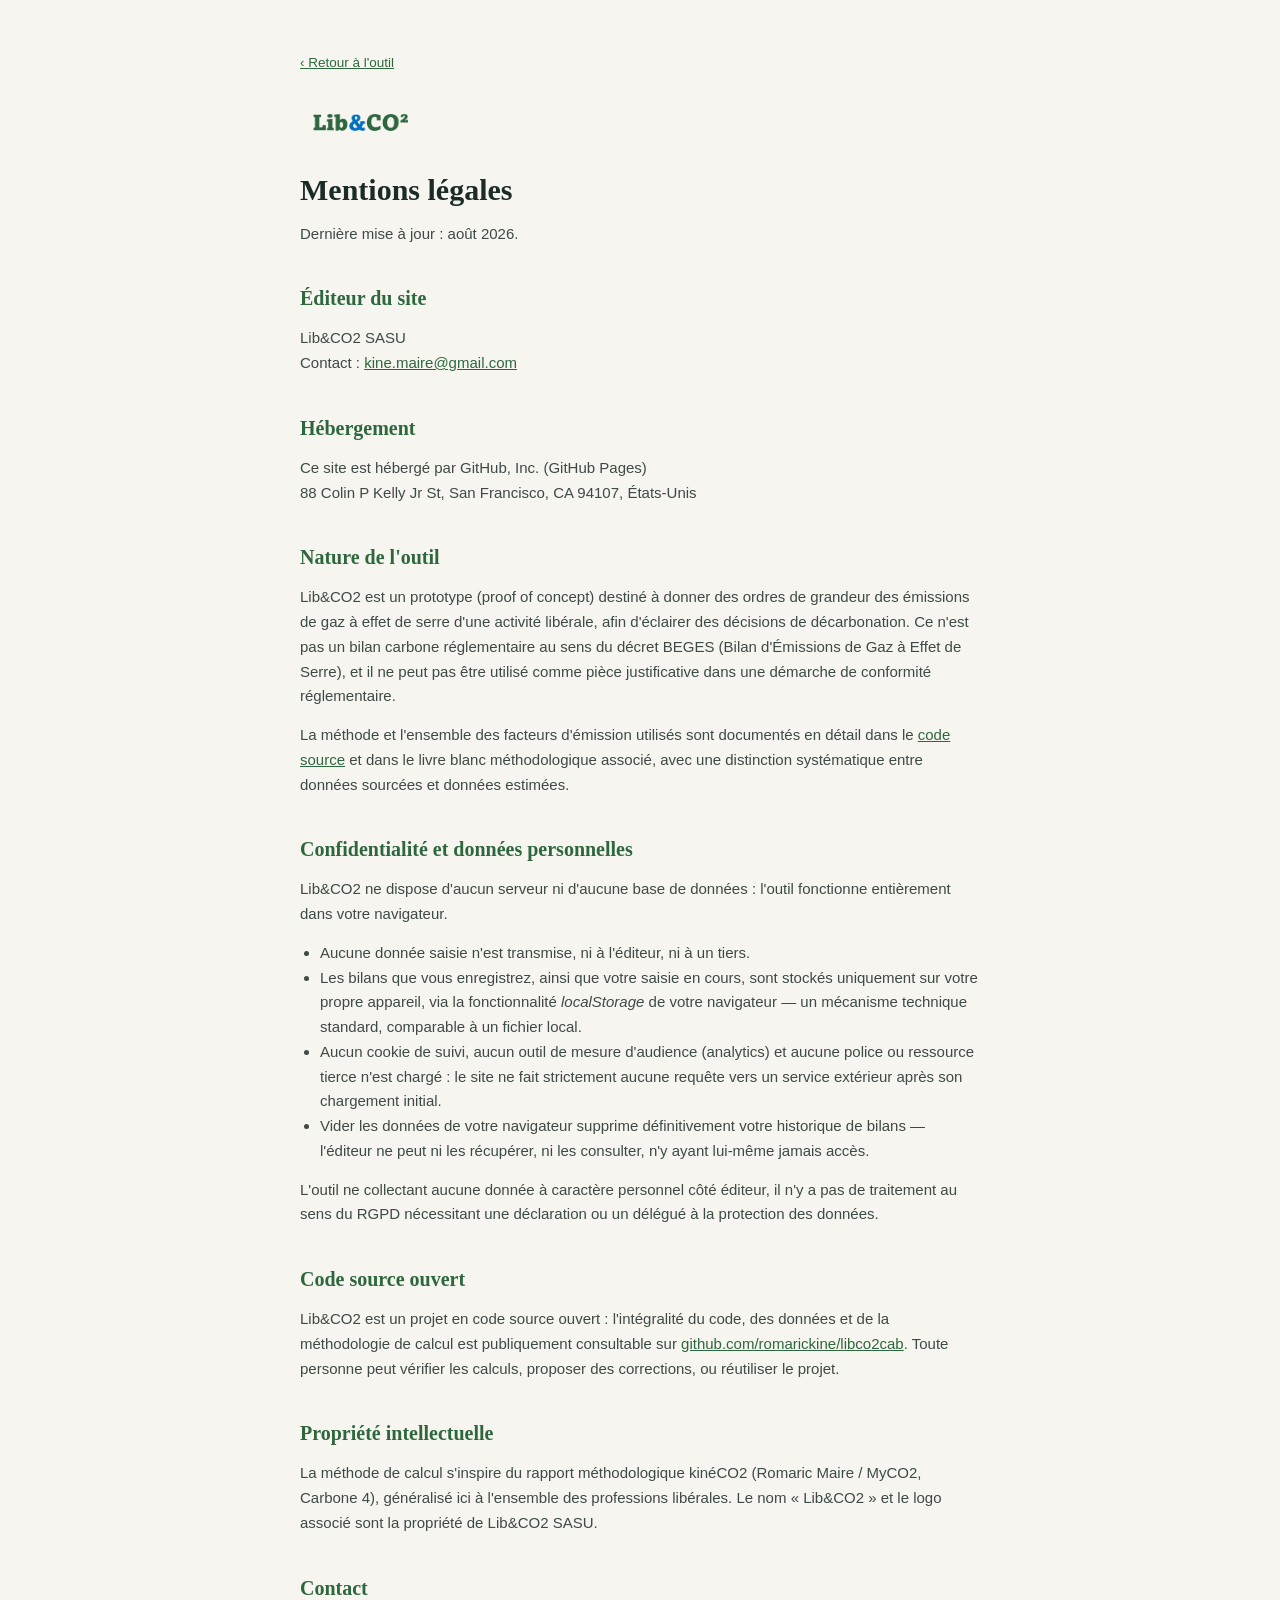
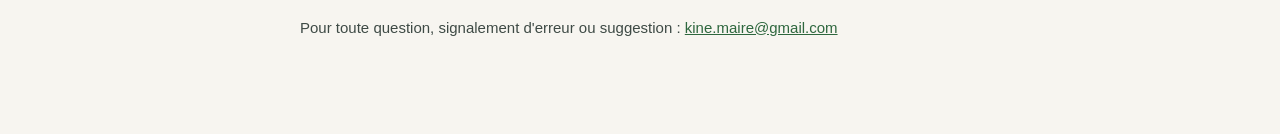
==== mentions-legales.html @ 1ea06b91 "remise à jour mentions légales, design, facteurs d'émission, fiabilisation" ====
<!DOCTYPE html>
<html lang="fr">
<head>
  <meta charset="UTF-8" />
  <meta name="viewport" content="width=device-width, initial-scale=1.0" />
  <title>Mentions légales — Lib&CO2</title>
  <meta name="description" content="Mentions légales, politique de confidentialité et informations sur le code source ouvert du calculateur Lib&CO2." />
  <link rel="icon" href="assets/logo/logo-libco2.png" />
  <link rel="stylesheet" href="css/variables.css" />
  <link rel="stylesheet" href="css/style.css" />
  <style>
    .page-legale { max-width: 720px; margin: 0 auto; padding: 48px 20px 80px; }
    .page-legale h1 { font-family: var(--police-serif); font-size: 30px; margin-bottom: 8px; }
    .page-legale h2 { font-family: var(--police-serif); font-size: 20px; margin: 36px 0 12px; color: var(--couleur-primaire); }
    .page-legale p { font-size: 15px; line-height: 1.65; color: var(--couleur-texte); margin: 0 0 14px; }
    .page-legale ul { font-size: 15px; line-height: 1.65; color: var(--couleur-texte); padding-left: 20px; margin: 0 0 14px; }
    .page-legale a { color: var(--couleur-primaire); }
    .page-legale .retour { display: inline-block; margin-bottom: 24px; }
  </style>
</head>
<body>
  <div class="page-legale">
    <a href="index.html" class="lien-retour retour">‹ Retour à l'outil</a>
    <img src="assets/logo/logo-libco2.png" alt="Lib&CO2" style="height:40px; display:block; margin-bottom:24px;" />
    <h1>Mentions légales</h1>
    <p class="texte-discret">Dernière mise à jour : août 2026.</p>

    <h2>Éditeur du site</h2>
    <p>
      Lib&CO2 SASU<br />
      Contact : <a href="mailto:kine.maire@gmail.com">kine.maire@gmail.com</a>
    </p>

    <h2>Hébergement</h2>
    <p>
      Ce site est hébergé par GitHub, Inc. (GitHub Pages)<br />
      88 Colin P Kelly Jr St, San Francisco, CA 94107, États-Unis
    </p>

    <h2>Nature de l'outil</h2>
    <p>
      Lib&CO2 est un prototype (proof of concept) destiné à donner des ordres de grandeur des émissions de gaz à effet de serre d'une activité libérale, afin d'éclairer des décisions de décarbonation. Ce n'est pas un bilan carbone réglementaire au sens du décret BEGES (Bilan d'Émissions de Gaz à Effet de Serre), et il ne peut pas être utilisé comme pièce justificative dans une démarche de conformité réglementaire.
    </p>
    <p>
      La méthode et l'ensemble des facteurs d'émission utilisés sont documentés en détail dans le <a href="https://github.com/romarickine/libco2cab" target="_blank" rel="noopener">code source</a> et dans le livre blanc méthodologique associé, avec une distinction systématique entre données sourcées et données estimées.
    </p>

    <h2>Confidentialité et données personnelles</h2>
    <p>
      Lib&CO2 ne dispose d'aucun serveur ni d'aucune base de données : l'outil fonctionne entièrement dans votre navigateur.
    </p>
    <ul>
      <li>Aucune donnée saisie n'est transmise, ni à l'éditeur, ni à un tiers.</li>
      <li>Les bilans que vous enregistrez, ainsi que votre saisie en cours, sont stockés uniquement sur votre propre appareil, via la fonctionnalité <em>localStorage</em> de votre navigateur — un mécanisme technique standard, comparable à un fichier local.</li>
      <li>Aucun cookie de suivi, aucun outil de mesure d'audience (analytics) et aucune police ou ressource tierce n'est chargé : le site ne fait strictement aucune requête vers un service extérieur après son chargement initial.</li>
      <li>Vider les données de votre navigateur supprime définitivement votre historique de bilans — l'éditeur ne peut ni les récupérer, ni les consulter, n'y ayant lui-même jamais accès.</li>
    </ul>
    <p>
      L'outil ne collectant aucune donnée à caractère personnel côté éditeur, il n'y a pas de traitement au sens du RGPD nécessitant une déclaration ou un délégué à la protection des données.
    </p>

    <h2>Code source ouvert</h2>
    <p>
      Lib&CO2 est un projet en code source ouvert : l'intégralité du code, des données et de la méthodologie de calcul est publiquement consultable sur <a href="https://github.com/romarickine/libco2cab" target="_blank" rel="noopener">github.com/romarickine/libco2cab</a>. Toute personne peut vérifier les calculs, proposer des corrections, ou réutiliser le projet.
    </p>

    <h2>Propriété intellectuelle</h2>
    <p>
      La méthode de calcul s'inspire du rapport méthodologique kinéCO2 (Romaric Maire / MyCO2, Carbone 4), généralisé ici à l'ensemble des professions libérales. Le nom « Lib&CO2 » et le logo associé sont la propriété de Lib&CO2 SASU.
    </p>

    <h2>Contact</h2>
    <p>
      Pour toute question, signalement d'erreur ou suggestion : <a href="mailto:kine.maire@gmail.com">kine.maire@gmail.com</a>
    </p>
  </div>
</body>
</html>
---- css/variables.css ----
/**
 * variables.css — Charte graphique Lib&CO2
 * Couleurs extraites du logo fourni par l'utilisateur (vert #2E673E, bleu
 * #0071C1), complétées par un fond papier chaud et un accent ambre pour
 * tout ce qui touche au coût/à l'action.
 *
 * Passe "lisibilité" : les teintes de gris et l'accent bleu d'origine
 * tombaient sous le seuil WCAG AA (4.5:1) pour du texte de petite taille
 * — mesuré et corrigé (ex. gris discret : 3.13:1 → 5.96:1 ; bleu "info" :
 * 3.63:1 → 4.72:1 ; ambre sur fond teinté : 2.75:1 → 4.68:1), en conservant
 * la même famille de teintes pour ne pas changer l'identité visuelle.
 */
:root {
  /* Couleurs de marque */
  --couleur-primaire: #2E673E;
  --couleur-primaire-fond: #2E673E14;
  --couleur-accent-bleu: #0071C1;
  --couleur-accent-ambre: #C98A2C;
  --couleur-accent-ambre-fond: #C98A2C14;
  --couleur-ambre-texte: #946620; /* variante lisible de l'ambre pour du texte sur fond teinté */

  /* Neutres */
  --couleur-fond: #F7F5F0;
  --couleur-carte: #FFFFFF;
  --couleur-bordure: #E4E0D6;
  --couleur-bordure-legere: #F0EDE4;
  --couleur-encre: #1B2B26;
  --couleur-texte: #3E4A45;
  --couleur-discret: #5C665F;      /* était #8A9490 (3.1:1) → 5.96:1 */
  --couleur-tres-discret: #75807A; /* était #B4AE9E (2.2:1) → 4.1:1 */

  /* Sémantique postes/actions */
  --couleur-gratuit: #2E673E;
  --couleur-faible-cout: #946620;
  --couleur-investissement: #B04D4D; /* était #B85C5C (4.0:1) → 4.66:1 */
  --couleur-erreur: #B04D4D;
  --couleur-info: #437A8C; /* était #4E8FA3 (3.6:1) → 4.72:1 */

  /* Typographie — polices système natives (pas de police tierce chargée en
     ligne : conforme RGPD, aucune requête externe, rendu instantané). Choix
     de piles reconnues pour leur qualité sur chaque plateforme plutôt que
     de génériques "sans-serif"/"serif". */
  --police-serif: Georgia, 'Iowan Old Style', 'Palatino Linotype', 'URW Palladio L', serif;
  --police-texte: -apple-system, BlinkMacSystemFont, 'Segoe UI', Roboto, Helvetica, Arial, sans-serif;
  --police-mono: ui-monospace, 'SF Mono', 'Cascadia Code', 'Segoe UI Mono', 'Roboto Mono', Consolas, 'Courier New', monospace;

  /* Échelle typographique (rem, base 16px) — resserrée pour rester lisible
     y compris pour le texte secondaire, qui ne descend plus sous 13px. */
  --taille-corps: 1rem;         /* 16px */
  --taille-secondaire: 0.875rem; /* 14px, ex-12/12.5px */
  --taille-petite: 0.8125rem;    /* 13px, plancher — plus rien en dessous */
  --interligne-corps: 1.6;
  --interligne-dense: 1.5;

  /* Rayons et espacements */
  --rayon-carte: 14px;
  --rayon-bouton: 10px;
  --ombre-carte: 0 6px 18px rgba(27, 43, 38, 0.10);
}
---- css/style.css ----
/**
 * style.css — Styles principaux de Lib&CO2
 * Organisé par composant : base, typographie, cartes, formulaires,
 * assistant (wizard), résultats, actions, jauge, certificat, historique, modale.
 *
 * Passe "lisibilité" (reprise design) : plus aucun texte sous 13px, plus
 * aucune couleur sous le seuil de contraste WCAG AA (4.5:1) — voir le
 * commentaire en tête de variables.css pour le détail des mesures. Espaces
 * et interlignes élargis sur les blocs de texte dense (aide, sources
 * d'actions) pour réduire la fatigue de lecture.
 */

/* === Base === */
* { box-sizing: border-box; }
html, body { margin: 0; padding: 0; }
body {
  font-family: var(--police-texte);
  background: var(--couleur-fond);
  color: var(--couleur-encre);
  min-height: 100vh;
  line-height: var(--interligne-corps);
}
.conteneur { max-width: 920px; margin: 0 auto; padding: 24px 18px 80px; }
.conteneur-etroit { max-width: 760px; margin: 0 auto; padding: 24px 18px 100px; }
input, select, button { font-family: inherit; }
::selection { background: #0071C133; }

/* === Typographie === */
.titre-serif { font-family: var(--police-serif); }
.texte-mono { font-family: var(--police-mono); }
.texte-discret { font-size: 13.5px; color: var(--couleur-discret); line-height: 1.5; }
.eyebrow { font-size: 13px; color: var(--couleur-discret); text-transform: uppercase; letter-spacing: 0.6px; font-weight: 600; }

/* === En-tête === */
.entete-app { display: flex; align-items: center; justify-content: space-between; margin-bottom: 16px; flex-wrap: wrap; gap: 10px; }
.entete-app img { height: 28px; }
.lien-retour { background: none; border: none; color: var(--couleur-discret); font-size: 13.5px; display: flex; align-items: center; gap: 4px; cursor: pointer; padding: 4px 0; }
.lien-retour:hover { color: var(--couleur-encre); }

/* === Cartes === */
.carte { background: var(--couleur-carte); border: 1px solid var(--couleur-bordure); border-radius: var(--rayon-carte); padding: 22px 20px; margin-bottom: 16px; }
.carte-hero { background: var(--couleur-encre); border: none; color: var(--couleur-fond); padding: 22px 24px; }
.carte-hero .eyebrow { color: var(--couleur-fond); opacity: 0.8; }
.carte-hero .chiffre-hero { font-size: clamp(26px, 6vw, 38px); font-weight: 700; line-height: 1.15; }
.carte-hero .chiffre-hero small { font-size: 15px; font-weight: 400; opacity: 0.8; }
.carte-hero .sous-legende { font-size: 13px; opacity: 0.75; margin-top: 4px; line-height: 1.45; }
.ligne-hero { display: flex; gap: 36px; flex-wrap: wrap; align-items: baseline; }

/* === Boutons === */
.bouton { cursor: pointer; transition: transform .15s ease; border-radius: var(--rayon-bouton); font-weight: 600; border: none; font-size: 14.5px; }
.bouton:hover { transform: translateY(-1px); }
.bouton-primaire { background: var(--couleur-primaire); color: #fff; padding: 12px 26px; }
.bouton-secondaire { background: transparent; border: 1px solid var(--couleur-bordure); padding: 11px 21px; color: var(--couleur-encre); }
.bouton-ambre { background: var(--couleur-accent-ambre); color: #fff; padding: 11px 24px; }
.bouton-lien { background: none; border: none; color: var(--couleur-discret); font-size: 13.5px; cursor: pointer; text-decoration: underline; padding: 4px 0; }
.bouton-lien:hover { color: var(--couleur-encre); }
.bouton[disabled] { opacity: .35; cursor: default; }

/* === Écran d'introduction === */
.intro { max-width: 780px; margin: 0 auto; padding: 56px 24px 72px; text-align: center; display: flex; flex-direction: column; align-items: center; }
.intro img.logo-intro { height: 64px; margin-bottom: 30px; }
.intro .badge { display: inline-flex; align-items: center; gap: 8px; background: var(--couleur-primaire-fond); color: var(--couleur-primaire); padding: 7px 15px; border-radius: 999px; font-size: 13.5px; font-weight: 600; margin-bottom: 22px; }
.intro p.lead { font-size: 19px; color: var(--couleur-texte); line-height: 1.6; max-width: 620px; margin: 0 auto 14px; }
.intro p.sub { font-size: 14.5px; color: var(--couleur-discret); line-height: 1.55; max-width: 560px; margin: 0 auto 44px; }
.grille-features { display: grid; grid-template-columns: repeat(4, 1fr); gap: 16px; margin-top: 64px; text-align: left; }
@media (max-width: 700px) { .grille-features { grid-template-columns: repeat(2, 1fr); } }
.feature-card { background: var(--couleur-carte); border: 1px solid var(--couleur-bordure); border-radius: var(--rayon-carte); padding: 20px 18px; }
.feature-card .titre { font-weight: 700; margin-top: 12px; font-size: 15px; }
.feature-card .desc { font-size: 13.5px; color: var(--couleur-discret); margin-top: 5px; line-height: 1.5; }

/* === Assistant (wizard) === */
.barre-progression { display: flex; gap: 6px; margin-bottom: 24px; }
.barre-progression .segment { height: 5px; flex: 1; border-radius: 3px; background: var(--couleur-bordure); }
.barre-progression .segment.actif { background: var(--couleur-primaire); }
.total-en-cours { font-family: var(--police-mono); font-size: 13px; color: var(--couleur-primaire); font-weight: 700; }
.champ { margin-bottom: 26px; }
.champ:last-child { margin-bottom: 0; }
.champ label.libelle { display: flex; align-items: center; flex-wrap: wrap; font-weight: 600; font-size: 15px; margin-bottom: 9px; line-height: 1.4; }
.champ .aide { font-size: 13.5px; color: var(--couleur-discret); margin-top: 7px; line-height: 1.5; display: flex; gap: 6px; }
.champ-select, .champ-nombre, input[type=text] { width: 100%; padding: 12px 13px; border-radius: 9px; border: 1px solid #DCD7C9; font-size: 15px; background: #fff; color: var(--couleur-encre); }
.champ-select:focus, .champ-nombre:focus, input[type=text]:focus { outline: 2px solid var(--couleur-primaire); outline-offset: 1px; }
.champ-nombre { width: 140px; }
input[type=range] { accent-color: var(--couleur-primaire); width: 100%; }
input[type=checkbox] { accent-color: var(--couleur-primaire); width: 17px; height: 17px; }
.badge-live { font-family: var(--police-mono); font-size: 12.5px; font-weight: 700; color: var(--couleur-primaire); background: var(--couleur-primaire-fond); padding: 3px 10px; border-radius: 999px; margin-left: 10px; white-space: nowrap; }
.groupe-boutons { display: flex; gap: 10px; flex-wrap: wrap; }
.bouton-choix { padding: 10px 18px; border-radius: 8px; border: 1.5px solid var(--couleur-bordure); background: #fff; font-weight: 600; font-size: 14.5px; cursor: pointer; }
.bouton-choix.selectionne { border-color: var(--couleur-primaire); background: var(--couleur-primaire-fond); }
.grille-familles { display: grid; grid-template-columns: repeat(2, 1fr); gap: 10px; }
@media (max-width: 480px) { .grille-familles { grid-template-columns: 1fr; } }
.carte-famille { padding: 13px 15px; border-radius: 10px; border: 1.5px solid var(--couleur-bordure); background: #fff; display: flex; gap: 11px; align-items: flex-start; cursor: pointer; }
.carte-famille.selectionne { border-color: var(--couleur-primaire); background: var(--couleur-primaire-fond); }
.carte-famille .titre { font-weight: 600; font-size: 14.5px; line-height: 1.4; }
.separateur { border: none; border-top: 1px solid var(--couleur-bordure); margin: 26px 0; }
.groupe-champs-titre { font-size: 12.5px; font-weight: 700; text-transform: uppercase; letter-spacing: .5px; color: var(--couleur-discret); margin: 0 0 14px; }
.pas-actions { display: flex; justify-content: space-between; margin-top: 26px; }
.zone-suggestions { position: relative; }
.liste-suggestions { position: absolute; top: 100%; left: 0; right: 0; z-index: 20; margin-top: 4px; background: #fff; border: 1px solid #DCD7C9; border-radius: 9px; box-shadow: 0 8px 24px rgba(27,43,38,.12); max-height: 240px; overflow-y: auto; }
.suggestion { padding: 10px 14px; font-size: 14.5px; border-bottom: 1px solid var(--couleur-bordure-legere); display: flex; justify-content: space-between; cursor: pointer; }
.suggestion:hover { background: var(--couleur-primaire-fond); }
.encadre-info { background: #2E673E0D; border: 1px solid #2E673E22; border-radius: 10px; padding: 17px; margin-top: 14px; }

/* === Résultats === */
.carte-comparaison { padding: 14px 18px; display: flex; gap: 10px; align-items: center; flex-wrap: wrap; }
.carte-graphique .entete-graphique { display: flex; justify-content: space-between; align-items: center; margin-bottom: 10px; flex-wrap: wrap; gap: 8px; }
.carte-graphique .entete-graphique > div:first-child { font-weight: 700; font-size: 15.5px; }
.toggle-graphique { display: flex; gap: 6px; }
.toggle-graphique button { padding: 8px; border-radius: 8px; border: 1px solid var(--couleur-bordure); background: #fff; cursor: pointer; }
.toggle-graphique button.actif { background: var(--couleur-primaire); color: #fff; }
.zone-canvas-repartition { position: relative; height: 230px; width: 100%; }
.zone-canvas-repartition canvas, .zone-canvas-evolution canvas { display: block; width: 100%; height: 100%; }
.legende-graphique { display: flex; flex-direction: column; gap: 9px; margin-top: 16px; padding: 0 2px; }
.legende-item { display: flex; align-items: flex-start; gap: 9px; font-size: 13.5px; line-height: 1.4; min-width: 0; }
.legende-item .libelle-poste { color: var(--couleur-texte); flex: 1; min-width: 0; }
.legende-item .valeur-poste { color: var(--couleur-discret); font-family: var(--police-mono); font-size: 13px; white-space: nowrap; flex-shrink: 0; }
.pastille { width: 10px; height: 10px; border-radius: 3px; flex-shrink: 0; display: inline-block; margin-top: 4px; }
.bouton-reperes { background: none; border: 1px solid var(--couleur-bordure); border-radius: 999px; padding: 7px 15px; font-size: 13px; font-weight: 600; color: var(--couleur-info); display: inline-flex; align-items: center; gap: 6px; cursor: pointer; }

/* === Jauge d'engagement === */
.zone-jauge-sticky { position: sticky; top: 10px; z-index: 6; margin-bottom: 16px; }
.jauge-engagement { display: flex; align-items: center; gap: 16px; flex-wrap: wrap; background: var(--couleur-carte); border: 1px solid var(--couleur-bordure); border-radius: var(--rayon-carte); padding: 18px 20px; box-shadow: var(--ombre-carte); }
.jauge-svg { width: 150px; flex-shrink: 0; }
.jauge-texte { flex: 1; min-width: 170px; }
.jauge-eyebrow { font-size: 12px; color: var(--couleur-discret); font-weight: 700; text-transform: uppercase; letter-spacing: .4px; }
.jauge-valeur { display: flex; align-items: baseline; gap: 9px; margin-top: 3px; flex-wrap: wrap; }
.jauge-valeur > span:first-child { font-family: var(--police-mono); font-size: 25px; font-weight: 700; }
.jauge-statut { font-size: 13.5px; font-weight: 600; }
.jauge-objectif { font-size: 12.5px; color: var(--couleur-discret); margin-top: 4px; line-height: 1.4; }
.jauge-vert { color: var(--couleur-primaire); }
.jauge-vertclair { color: #3E7A63; }
.jauge-ambre { color: var(--couleur-ambre-texte); }
.jauge-rouge { color: var(--couleur-erreur); }

/* === Actions de décarbonation === */
.ligne-action { padding: 15px 0; border-top: 1px solid var(--couleur-bordure-legere); }
.ligne-action-contenu { display: flex; gap: 12px; align-items: flex-start; flex-wrap: wrap; }
.ligne-action-rang { font-family: var(--police-serif); font-size: 17px; font-weight: 700; color: var(--couleur-accent-ambre); width: 22px; flex-shrink: 0; }
.ligne-action-corps { flex: 1; min-width: 200px; }
.ligne-action-corps .titre { font-weight: 600; font-size: 15px; line-height: 1.4; }
.ligne-action-corps .meta { font-size: 13px; color: var(--couleur-discret); margin-top: 5px; line-height: 1.5; }
.ligne-action-corps .source { font-size: 13px; color: var(--couleur-info); margin-top: 3px; line-height: 1.5; }
.ligne-action-resultat { text-align: right; flex-shrink: 0; margin-left: auto; }
.ligne-action-resultat .kg { font-family: var(--police-mono); font-weight: 700; font-size: 16px; color: var(--couleur-primaire); }
.badge-cout { font-size: 11px; font-weight: 700; text-transform: uppercase; letter-spacing: .3px; margin-top: 6px; padding: 3px 9px; border-radius: 999px; display: inline-block; }
.badge-cout.gratuit { background: var(--couleur-primaire-fond); color: var(--couleur-primaire); }
.badge-cout.faible { background: #C98A2C1F; color: var(--couleur-faible-cout); }
.badge-cout.investissement { background: #B04D4D1A; color: var(--couleur-investissement); }
.curseur-action { margin-top: 12px; }
.curseur-action .label-curseur { font-size: 13px; font-weight: 600; margin-bottom: 5px; color: var(--couleur-texte); }
.stepper-degres { display: flex; align-items: center; gap: 10px; margin-top: 12px; }
.stepper-degres button { width: 28px; height: 28px; border-radius: 6px; border: 1px solid #DCD7C9; background: #fff; cursor: pointer; font-size: 15px; }
.bandeau-plan { background: var(--couleur-primaire-fond); border-radius: 10px; padding: 13px 17px; margin-bottom: 18px; font-size: 14.5px; line-height: 1.5; font-weight: 600; color: var(--couleur-primaire); }
.bouton-voir-plus { width: 100%; margin-top: 12px; padding: 10px; border-radius: 8px; border: 1px dashed #DCD7C9; background: transparent; color: var(--couleur-discret); font-size: 13.5px; font-weight: 600; display: flex; align-items: center; justify-content: center; gap: 6px; cursor: pointer; }

/* === Certificat === */
.zone-certificat { text-align: center; }
.zone-certificat input[type=text] { max-width: 320px; margin: 0 auto 12px; display: block; }
.statut-certificat { font-size: 13px; margin-top: 10px; }
.statut-certificat.ok { color: var(--couleur-primaire); font-weight: 600; }
.statut-certificat.erreur { color: var(--couleur-erreur); font-weight: 600; }

/* === Historique / évolution === */
.tableau-evolution { width: 100%; border-collapse: collapse; font-size: 14px; }
.tableau-evolution th, .tableau-evolution td { text-align: left; padding: 10px 12px; border-bottom: 1px solid var(--couleur-bordure-legere); }
.tableau-evolution th { font-size: 12.5px; text-transform: uppercase; letter-spacing: .4px; color: var(--couleur-discret); font-weight: 700; }
.evolution-hausse { color: var(--couleur-erreur); font-weight: 600; }
.evolution-baisse { color: var(--couleur-primaire); font-weight: 600; }
.zone-canvas-evolution { position: relative; height: 260px; margin-top: 14px; }
.bandeau-brouillon { background: var(--couleur-accent-ambre-fond); border: 1px solid var(--couleur-accent-ambre); border-radius: 10px; padding: 15px 17px; margin-bottom: 16px; font-size: 14.5px; line-height: 1.5; display: flex; justify-content: space-between; align-items: center; gap: 10px; flex-wrap: wrap; }

/* === Modale === */
.fond-modale { position: fixed; inset: 0; background: rgba(27,43,38,.5); z-index: 50; display: flex; align-items: center; justify-content: center; padding: 20px; }
.contenu-modale { max-width: 420px; width: 100%; padding: 24px 24px 14px; position: relative; max-height: 80vh; overflow-y: auto; }
.fermer-modale { position: absolute; top: 16px; right: 16px; background: none; border: none; cursor: pointer; color: var(--couleur-discret); padding: 4px; }
.fermer-modale:hover { color: var(--couleur-encre); }
.titre-modale { font-weight: 700; font-size: 16.5px; margin-bottom: 12px; display: flex; align-items: center; gap: 7px; }
.ligne-repere { display: flex; justify-content: space-between; font-size: 14.5px; padding: 10px 0; border-top: 1px solid var(--couleur-bordure-legere); gap: 10px; line-height: 1.4; }
.ligne-repere:first-child { border-top: none; }

/* === Pied de page === */
.mentions { font-size: 12.5px; color: var(--couleur-tres-discret); margin-top: 26px; line-height: 1.6; text-align: center; }
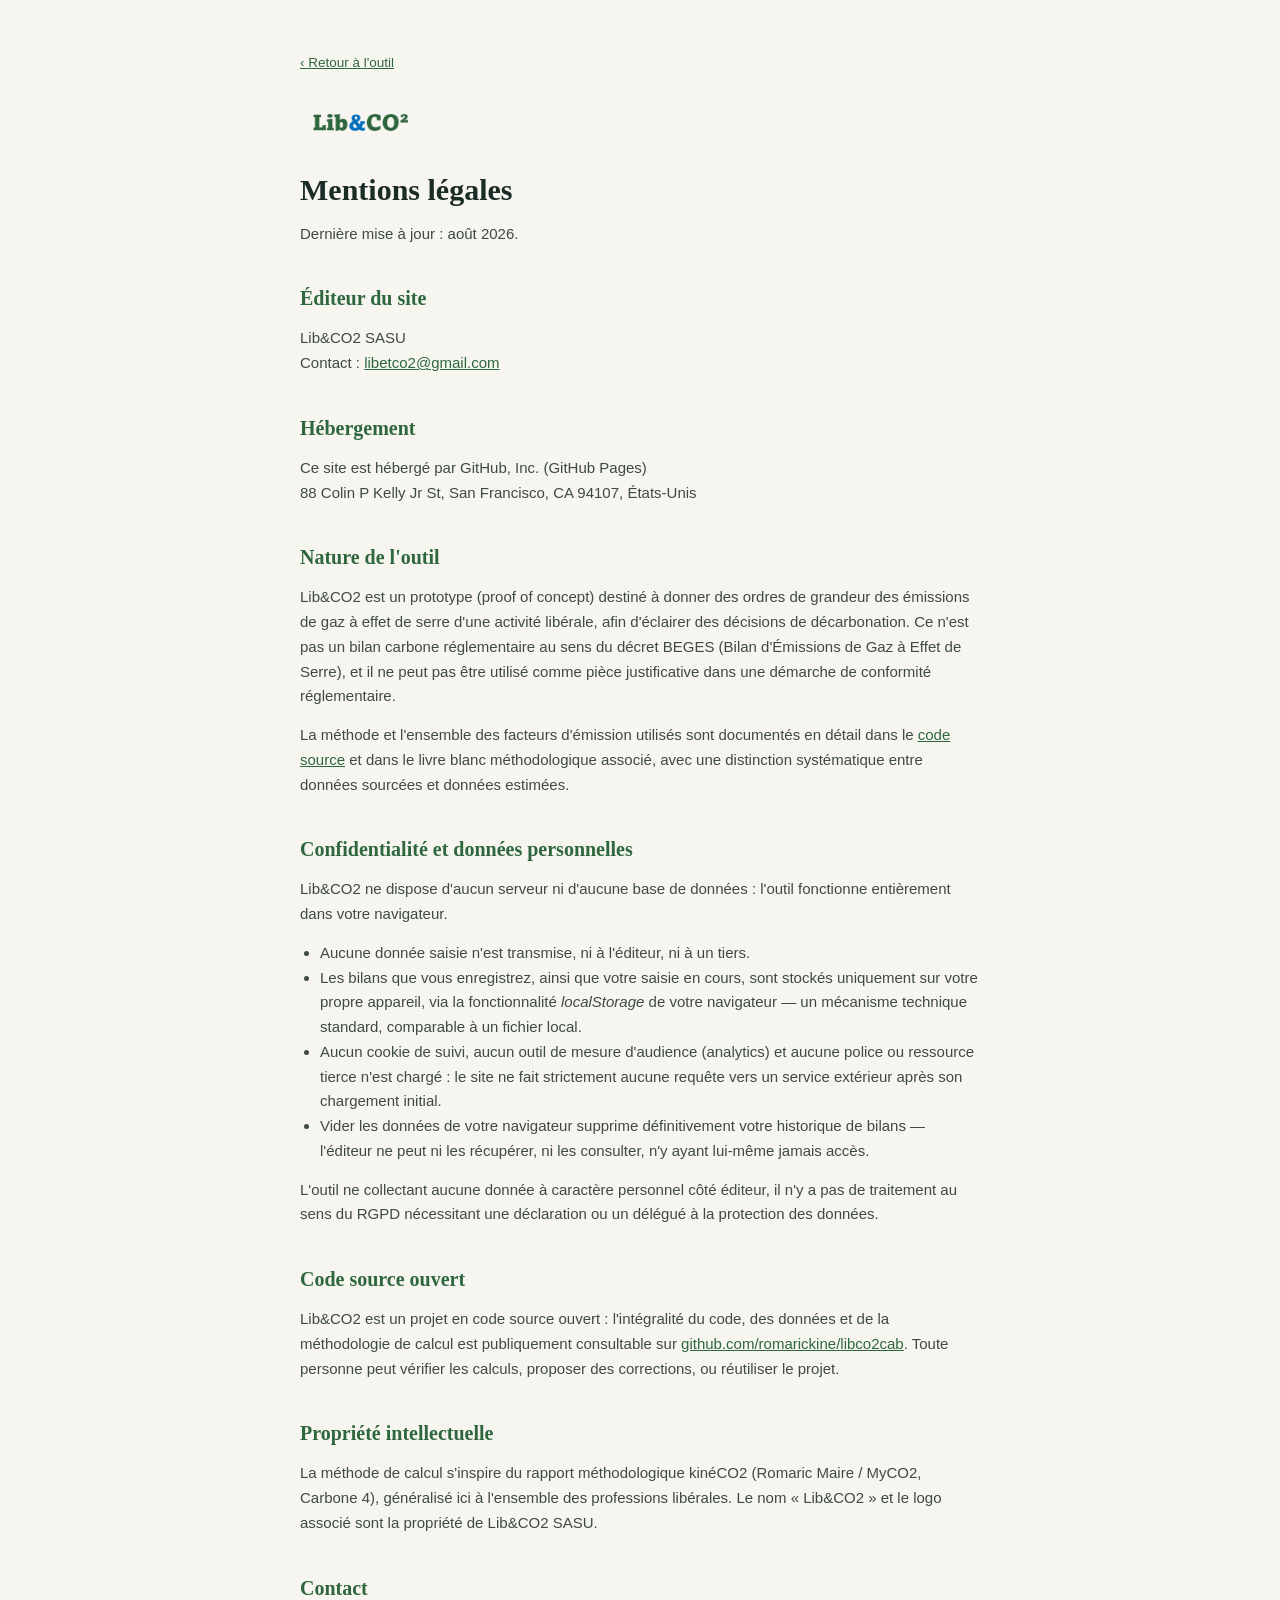
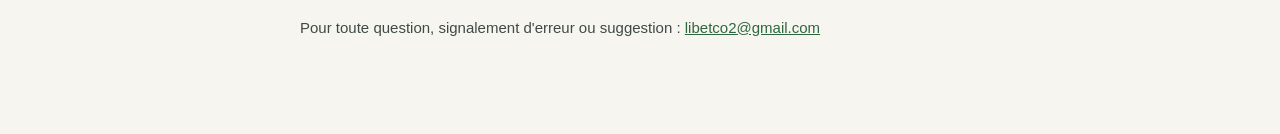
==== commit 16dc0ebd: "modifications contacts" ====
--- a/mentions-legales.html
+++ b/mentions-legales.html
@@ -28,7 +28,7 @@
     <h2>Éditeur du site</h2>
     <p>
       Lib&CO2 SASU<br />
-      Contact : <a href="mailto:kine.maire@gmail.com">kine.maire@gmail.com</a>
+      Contact : <a href="mailto:libetco2@gmail.com">libetco2@gmail.com</a>
     </p>
 
     <h2>Hébergement</h2>
@@ -71,7 +71,7 @@
 
     <h2>Contact</h2>
     <p>
-      Pour toute question, signalement d'erreur ou suggestion : <a href="mailto:kine.maire@gmail.com">kine.maire@gmail.com</a>
+      Pour toute question, signalement d'erreur ou suggestion : <a href="mailto:libetco2@gmail.com">libetco2@gmail.com</a>
     </p>
   </div>
 </body>
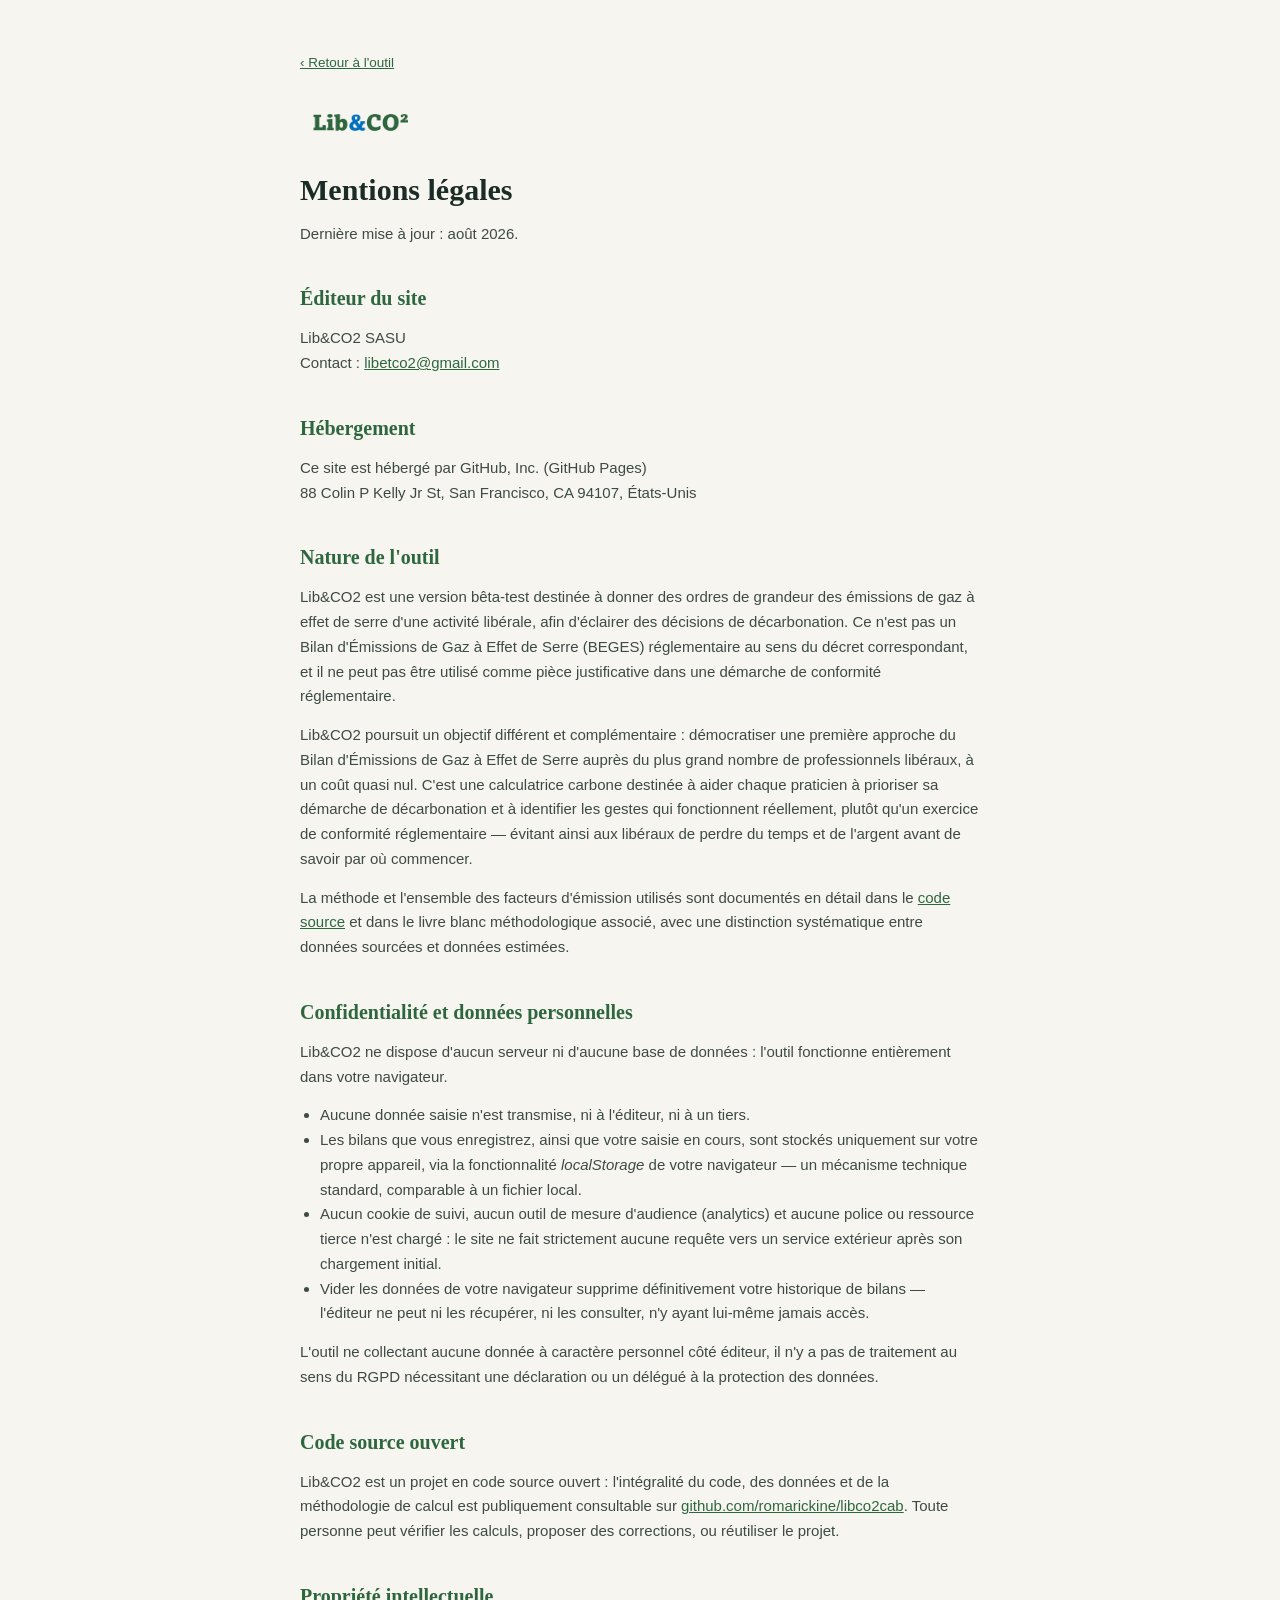
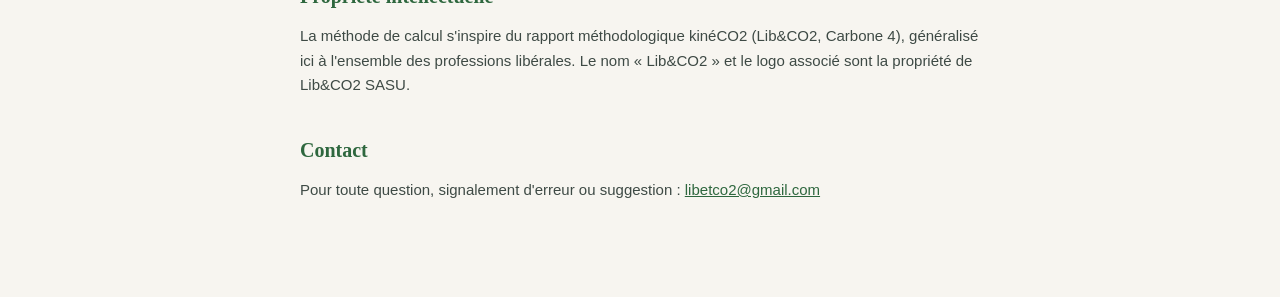
==== commit b29283ba: "modification facteurs emission et nomination type d'outil" ====
--- a/mentions-legales.html
+++ b/mentions-legales.html
@@ -39,7 +39,10 @@
 
     <h2>Nature de l'outil</h2>
     <p>
-      Lib&CO2 est un prototype (proof of concept) destiné à donner des ordres de grandeur des émissions de gaz à effet de serre d'une activité libérale, afin d'éclairer des décisions de décarbonation. Ce n'est pas un bilan carbone réglementaire au sens du décret BEGES (Bilan d'Émissions de Gaz à Effet de Serre), et il ne peut pas être utilisé comme pièce justificative dans une démarche de conformité réglementaire.
+      Lib&CO2 est une version bêta-test destinée à donner des ordres de grandeur des émissions de gaz à effet de serre d'une activité libérale, afin d'éclairer des décisions de décarbonation. Ce n'est pas un Bilan d'Émissions de Gaz à Effet de Serre (BEGES) réglementaire au sens du décret correspondant, et il ne peut pas être utilisé comme pièce justificative dans une démarche de conformité réglementaire.
+    </p>
+    <p>
+      Lib&CO2 poursuit un objectif différent et complémentaire : démocratiser une première approche du Bilan d'Émissions de Gaz à Effet de Serre auprès du plus grand nombre de professionnels libéraux, à un coût quasi nul. C'est une calculatrice carbone destinée à aider chaque praticien à prioriser sa démarche de décarbonation et à identifier les gestes qui fonctionnent réellement, plutôt qu'un exercice de conformité réglementaire — évitant ainsi aux libéraux de perdre du temps et de l'argent avant de savoir par où commencer.
     </p>
     <p>
       La méthode et l'ensemble des facteurs d'émission utilisés sont documentés en détail dans le <a href="https://github.com/romarickine/libco2cab" target="_blank" rel="noopener">code source</a> et dans le livre blanc méthodologique associé, avec une distinction systématique entre données sourcées et données estimées.
@@ -66,7 +69,7 @@
 
     <h2>Propriété intellectuelle</h2>
     <p>
-      La méthode de calcul s'inspire du rapport méthodologique kinéCO2 (Romaric Maire / MyCO2, Carbone 4), généralisé ici à l'ensemble des professions libérales. Le nom « Lib&CO2 » et le logo associé sont la propriété de Lib&CO2 SASU.
+      La méthode de calcul s'inspire du rapport méthodologique kinéCO2 (Lib&CO2, Carbone 4), généralisé ici à l'ensemble des professions libérales. Le nom « Lib&CO2 » et le logo associé sont la propriété de Lib&CO2 SASU.
     </p>
 
     <h2>Contact</h2>
--- a/css/style.css
+++ b/css/style.css
@@ -139,6 +139,7 @@
 .ligne-action-corps .titre { font-weight: 600; font-size: 15px; line-height: 1.4; }
 .ligne-action-corps .meta { font-size: 13px; color: var(--couleur-discret); margin-top: 5px; line-height: 1.5; }
 .ligne-action-corps .source { font-size: 13px; color: var(--couleur-info); margin-top: 3px; line-height: 1.5; }
+.ligne-action-corps .source a { color: inherit; text-decoration: underline; }
 .ligne-action-resultat { text-align: right; flex-shrink: 0; margin-left: auto; }
 .ligne-action-resultat .kg { font-family: var(--police-mono); font-weight: 700; font-size: 16px; color: var(--couleur-primaire); }
 .badge-cout { font-size: 11px; font-weight: 700; text-transform: uppercase; letter-spacing: .3px; margin-top: 6px; padding: 3px 9px; border-radius: 999px; display: inline-block; }
